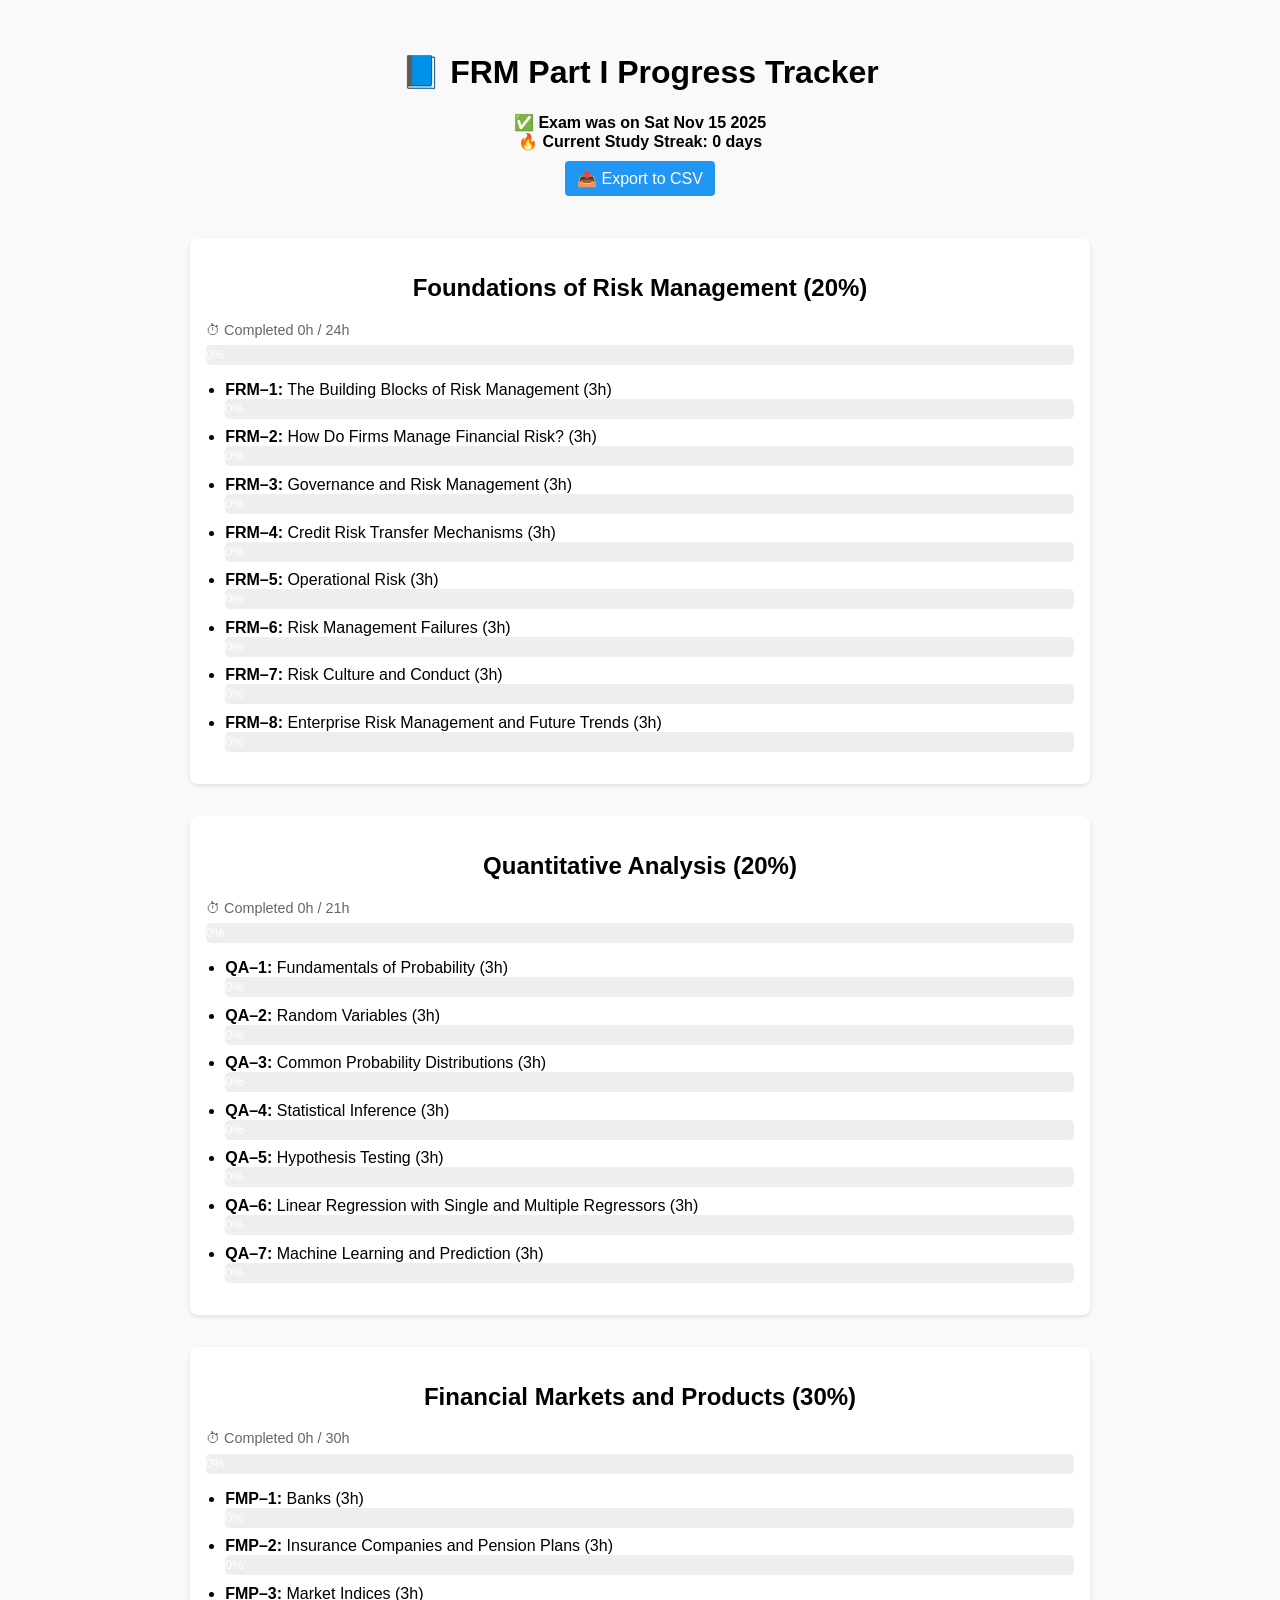
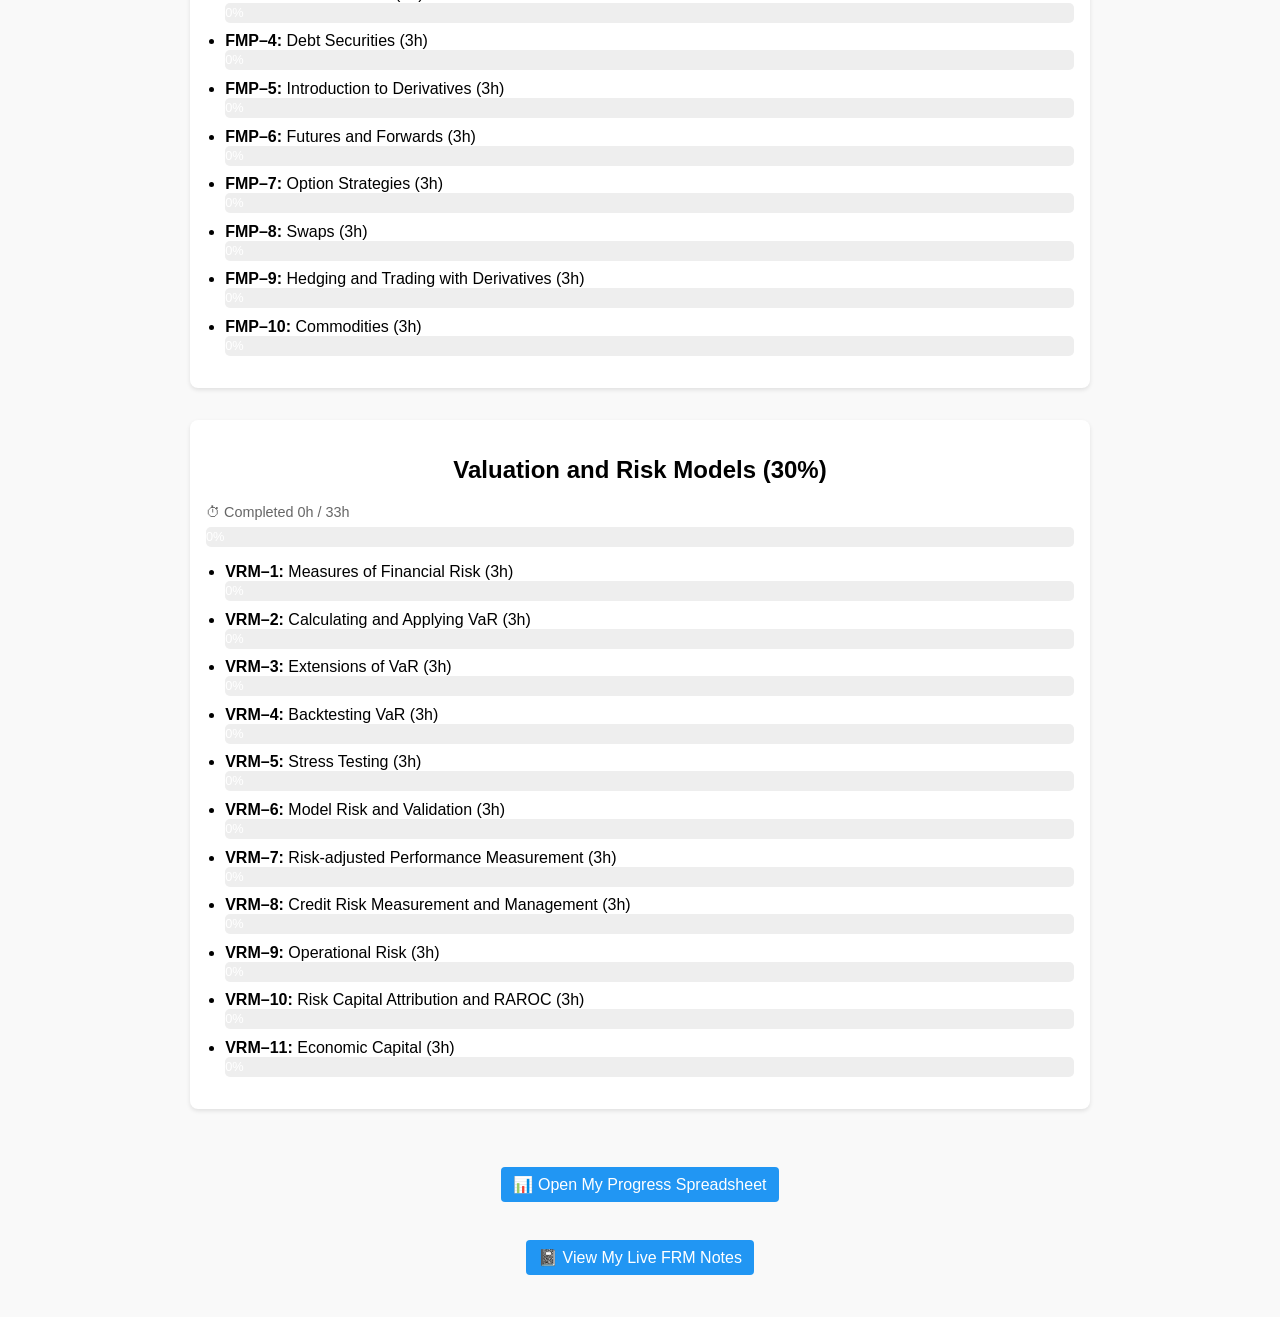
==== learning/frm_progress/index.html @ 59cbb8ab "Initial commit for FRM tracker" ====
<!DOCTYPE html>
<html lang="en">
<head>
  <meta charset="UTF-8">
  <title>FRM Part I Progress Tracker</title>
  <style>
    body {
      font-family: sans-serif;
      max-width: 900px;
      margin: auto;
      padding: 2em;
      background: #f9f9f9;
    }
    h1, h2 {
      text-align: center;
    }
    .book {
      margin-bottom: 2em;
      padding: 1em;
      background: white;
      border-radius: 8px;
      box-shadow: 0 2px 4px rgba(0,0,0,0.1);
    }
    .progress-container, .chapter-bar {
      background: #eee;
      border-radius: 5px;
      overflow: hidden;
      margin-bottom: 0.5em;
    }
    .progress-bar, .chapter-fill {
      height: 20px;
      background: #4caf50;
      color: white;
      text-align: center;
      line-height: 20px;
      font-size: 0.8em;
    }
    .meta {
      font-size: 0.9em;
      color: #666;
      margin-bottom: 0.5em;
    }
    ul {
      padding-left: 1.2em;
    }
    li {
      margin-bottom: 0.6em;
    }
    #top-section {
      text-align: center;
      margin-bottom: 2em;
    }
    button {
      margin: 10px auto;
      padding: 8px 12px;
      border: none;
      background-color: #2196f3;
      color: white;
      border-radius: 4px;
      cursor: pointer;
      font-size: 1em;
    }
    .notes-button {
      text-align: center;
      margin-top: 3em;
    }
  </style>
</head>
<body>
  <h1>📘 FRM Part I Progress Tracker</h1>
  <div id="top-section">
    <div id="countdown"></div>
    <div id="streak"></div>
    <button onclick="exportCSV()">📤 Export to CSV</button>
  </div>
  <div id="status">Loading...</div>

  <div class="notes-button">
    <a href="https://docs.google.com/spreadsheets/d/YOUR_SHEET_ID_HERE" target="_blank">
      <button>📊 Open My Progress Spreadsheet</button>
    </a>
    <br><br>
    <a href="https://www.notion.so/FRM-Part-1-1f6e58e589bb8005992ac8fcfded0296?pvs=4" target="_blank">
      <button>📓 View My Live FRM Notes</button>
    </a>
  </div>

  <script>
    async function loadProgress() {
      const res = await fetch("progress.json");
      const data = await res.json();
      const examDate = new Date(data.exam_date);
      showCountdown(examDate);
      const chapters = data.chapters;
      calculateStreak(chapters);
      const books = groupByBook(chapters);
      const weights = data.book_weights;

      let html = "";
      for (const book in books) {
        const bookChapters = books[book];
        const weight = weights[book] * 100;
        let total = 0, done = 0;

        bookChapters.forEach(ch => {
          total += ch.estimated_time_hr;
          if (ch.progress === 100) done += ch.estimated_time_hr;
        });

        const percent = total ? Math.round((done / total) * 100) : 0;

        html += `<div class="book">
          <h2>${book} (${weight}%)</h2>
          <div class="meta">⏱ Completed ${done}h / ${total}h</div>
          <div class="progress-container">
            <div class="progress-bar" style="width:${percent}%">${percent}%</div>
          </div>
          <ul>`;

        bookChapters.forEach(ch => {
          const percentDone = ch.progress;
          const dateStr = ch.date_read ? `📅 ${ch.date_read}` : "";
          const revStr = (ch.revisions || []).length > 0 ? `🔁 ${ch.revisions.join(', ')}` : "";
          html += `<li>
            <strong>${ch.chapter_code}:</strong> ${ch.title} (${ch.estimated_time_hr}h) ${dateStr} ${revStr}
            <div class="chapter-bar">
              <div class="chapter-fill" style="width:${percentDone}%; background:#2196f3">${percentDone}%</div>
            </div>
          </li>`;
        });

        html += "</ul></div>";
      }

      document.getElementById("status").innerHTML = html;
    }

    function showCountdown(examDate) {
      const today = new Date();
      const diff = Math.ceil((examDate - today) / (1000 * 60 * 60 * 24));
      const el = document.getElementById("countdown");
      el.innerHTML = diff >= 0
        ? `⏳ <strong>${diff} day${diff !== 1 ? "s" : ""} left until the FRM Part I exam (${examDate.toDateString()})</strong>`
        : `✅ <strong>Exam was on ${examDate.toDateString()}</strong>`;
    }

    function calculateStreak(chapters) {
      const set = new Set(chapters.map(ch => ch.date_read).filter(Boolean));
      let streak = 0, today = new Date();
      today.setHours(0, 0, 0, 0);
      while (set.has(today.toISOString().slice(0, 10))) {
        streak++;
        today.setDate(today.getDate() - 1);
      }
      document.getElementById("streak").innerHTML = `🔥 <strong>Current Study Streak: ${streak} day${streak !== 1 ? "s" : ""}</strong>`;
    }

    function groupByBook(chapters) {
      return chapters.reduce((acc, ch) => {
        if (!acc[ch.book]) acc[ch.book] = [];
        acc[ch.book].push(ch);
        return acc;
      }, {});
    }

    function exportCSV() {
      fetch("progress.json")
        .then(res => res.json())
        .then(data => {
          let csv = "Book,Chapter Code,Title,Done,Estimated Hours,Date Read,Revisions\\n";
          data.chapters.forEach(ch => {
            csv += `"${ch.book}","${ch.chapter_code}","${ch.title}",${ch.progress}%,${ch.estimated_time_hr},"${ch.date_read}","${(ch.revisions || []).join("; ")}"\\n`;
          });
          const blob = new Blob([csv], { type: "text/csv" });
          const url = URL.createObjectURL(blob);
          const a = document.createElement("a");
          a.href = url;
          a.download = "frm_progress.csv";
          a.click();
        });
    }

    loadProgress();
  </script>
</body>
</html>
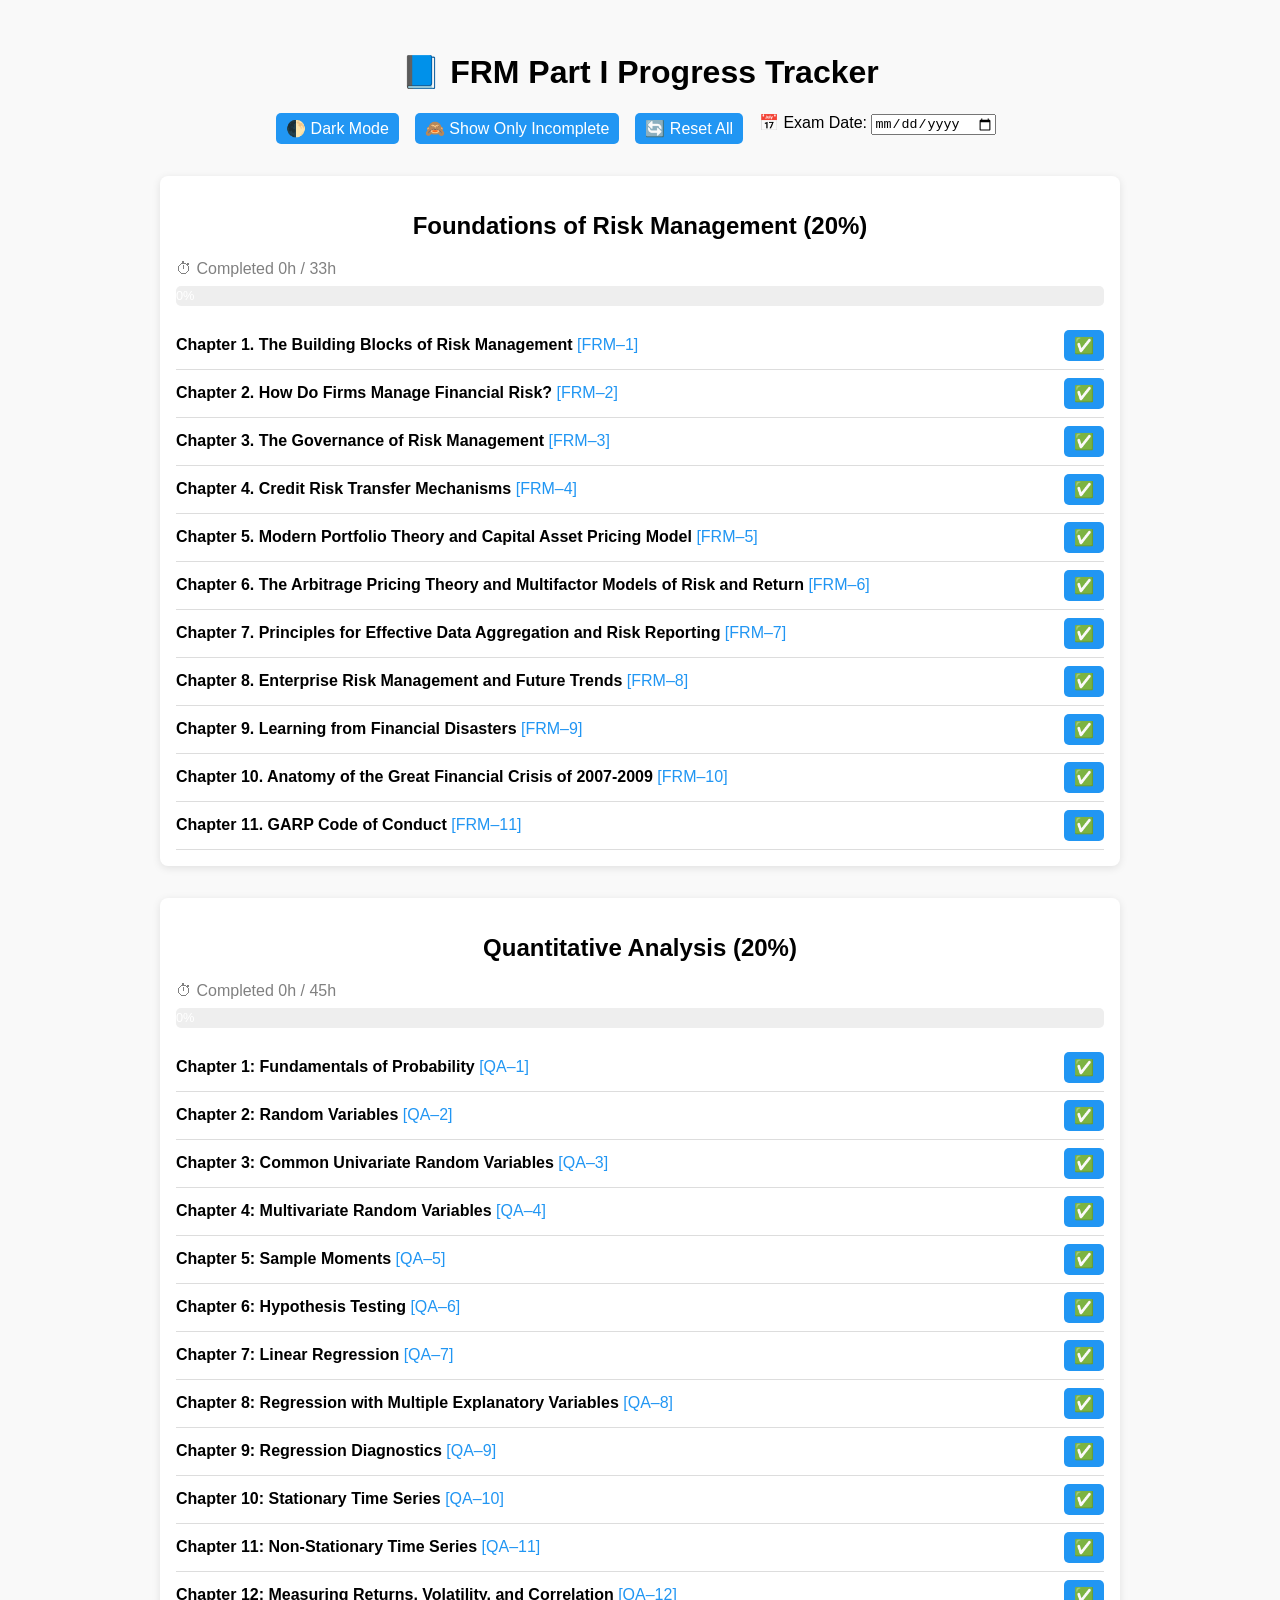
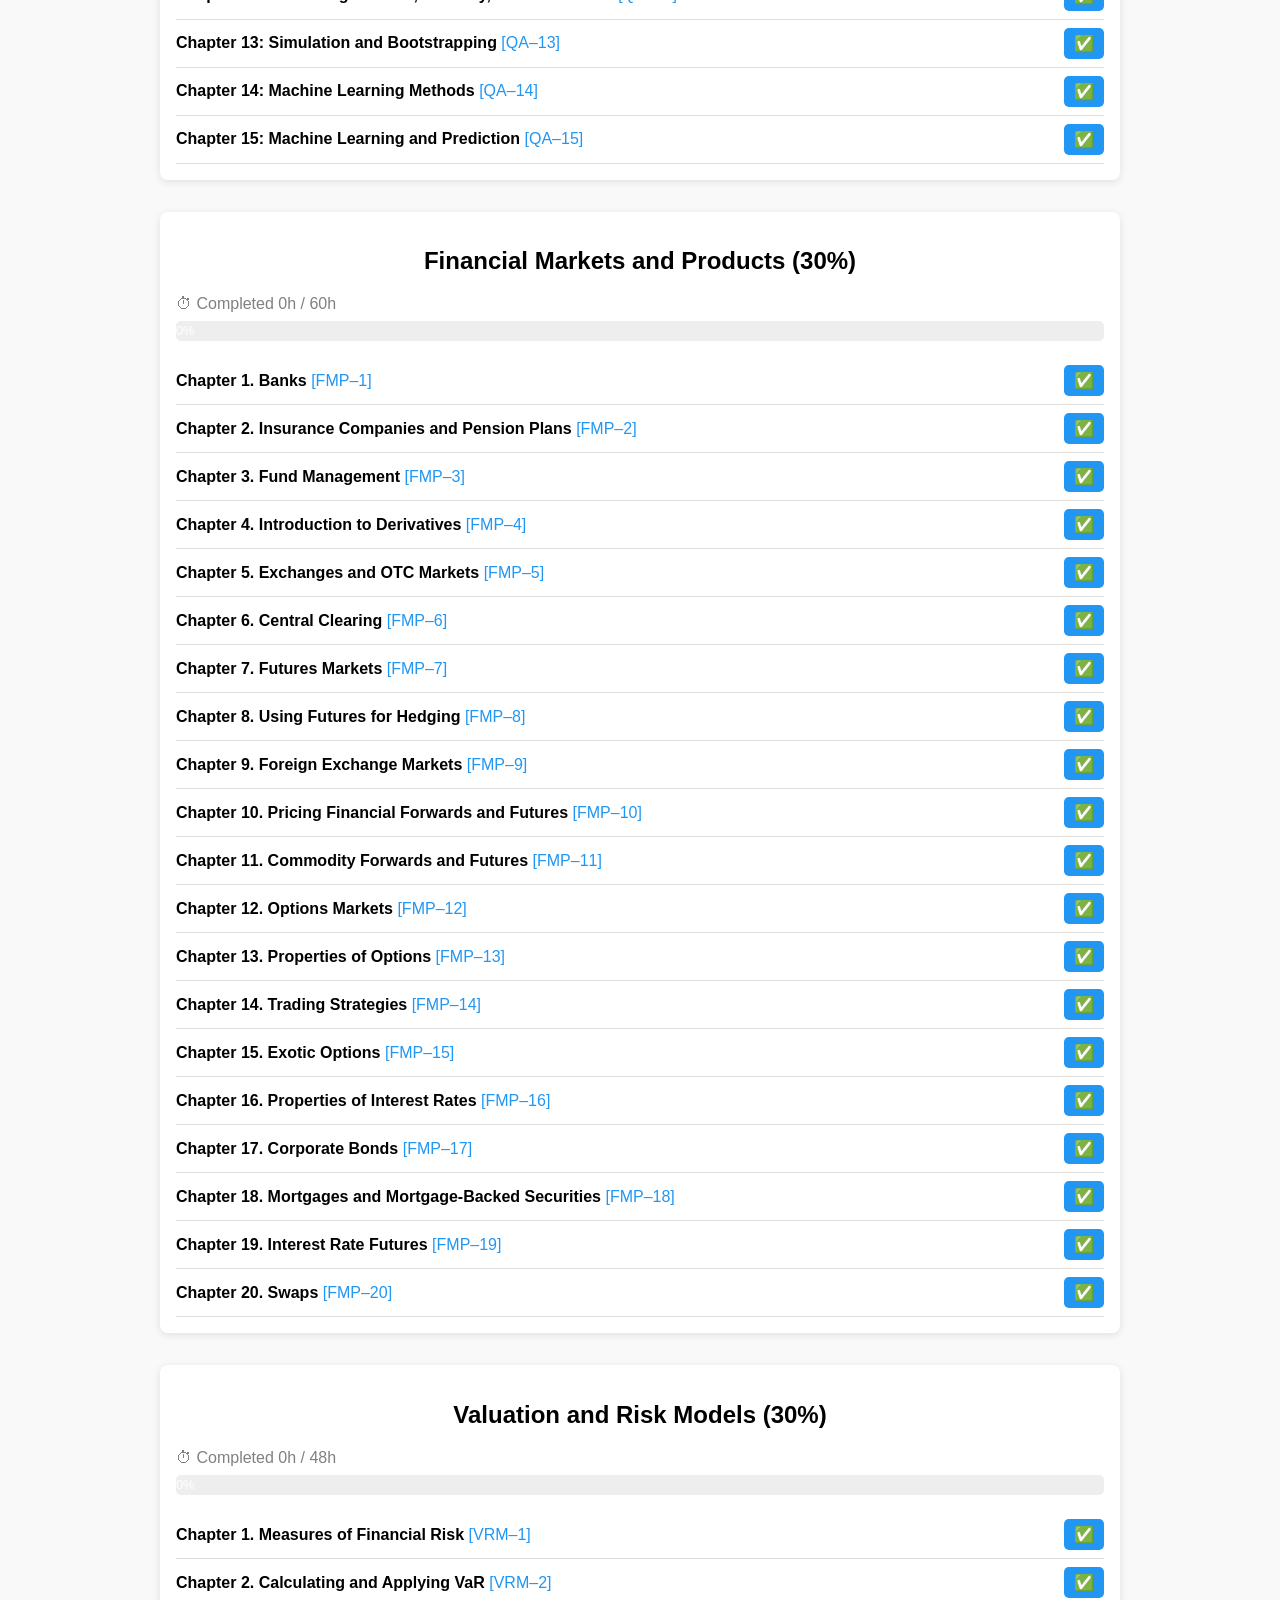
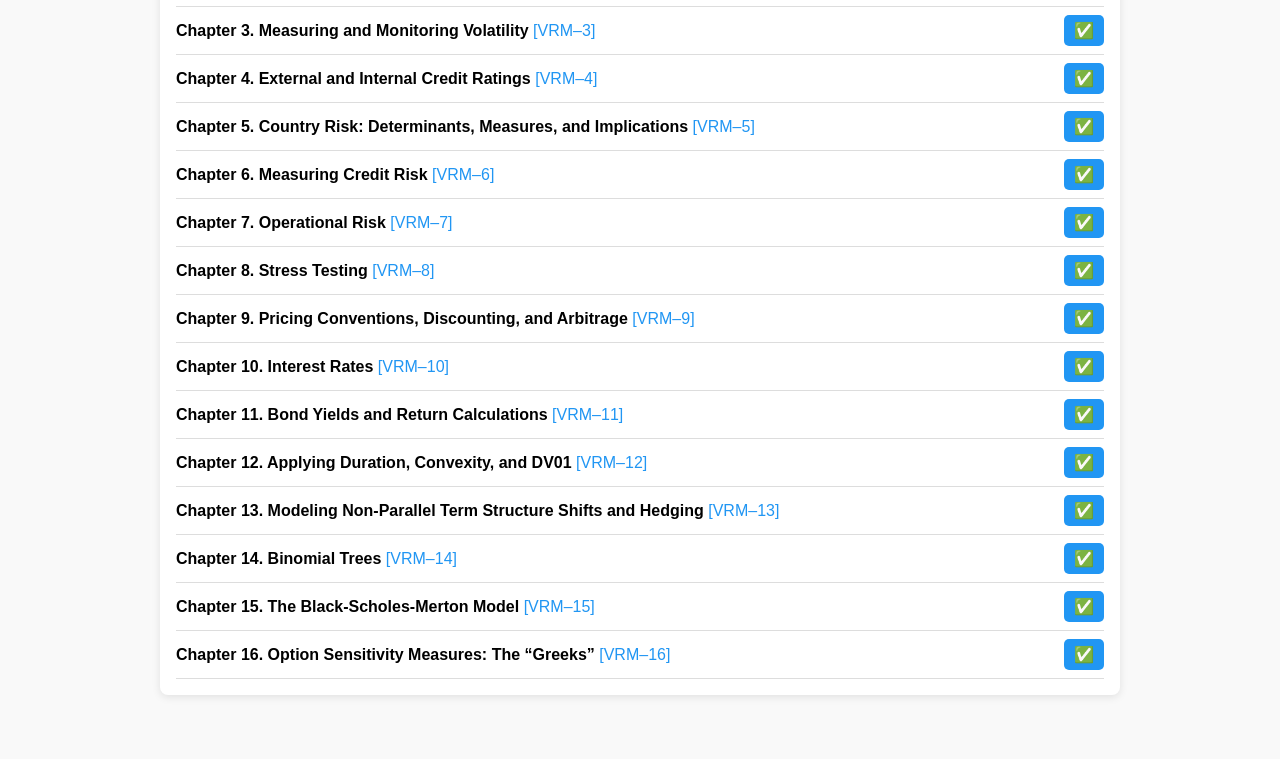
==== commit dbfcb435: "Final commit of FRM Part I Tracker" ====
--- a/learning/frm_progress/index.html
+++ b/learning/frm_progress/index.html
@@ -1,186 +1,246 @@
 <!DOCTYPE html>
 <html lang="en">
 <head>
-  <meta charset="UTF-8">
-  <title>FRM Part I Progress Tracker</title>
+  <meta charset="UTF-8" />
+  <meta name="viewport" content="width=device-width, initial-scale=1" />
+  <title>📘 FRM Part I Progress Tracker</title>
   <style>
+    :root {
+      --bg: #f9f9f9;
+      --text: #000;
+      --card: #fff;
+      --bar-bg: #eee;
+      --bar-fill: #4caf50;
+      --btn-bg: #2196f3;
+      --btn-hover: #1565c0;
+    }
+
+    body.dark {
+      --bg: #121212;
+      --text: #f0f0f0;
+      --card: #1e1e1e;
+      --bar-bg: #333;
+      --bar-fill: #81c784;
+      --btn-bg: #90caf9;
+      --btn-hover: #64b5f6;
+    }
+
     body {
       font-family: sans-serif;
-      max-width: 900px;
+      background: var(--bg);
+      color: var(--text);
+      max-width: 960px;
       margin: auto;
       padding: 2em;
-      background: #f9f9f9;
-    }
-    h1, h2 {
-      text-align: center;
-    }
+      transition: background 0.3s, color 0.3s;
+    }
+
+    h1, h2 { text-align: center; }
+
     .book {
+      background: var(--card);
       margin-bottom: 2em;
       padding: 1em;
-      background: white;
       border-radius: 8px;
-      box-shadow: 0 2px 4px rgba(0,0,0,0.1);
-    }
-    .progress-container, .chapter-bar {
-      background: #eee;
+      box-shadow: 0 2px 8px rgba(0, 0, 0, 0.1);
+    }
+
+    .meta {
+      color: gray;
+      margin-bottom: 0.5em;
+    }
+
+    .progress-container {
+      background: var(--bar-bg);
       border-radius: 5px;
       overflow: hidden;
-      margin-bottom: 0.5em;
-    }
-    .progress-bar, .chapter-fill {
+      margin-bottom: 1em;
+    }
+
+    .progress-bar {
       height: 20px;
-      background: #4caf50;
+      background: var(--bar-fill);
       color: white;
       text-align: center;
       line-height: 20px;
       font-size: 0.8em;
-    }
-    .meta {
-      font-size: 0.9em;
-      color: #666;
-      margin-bottom: 0.5em;
-    }
-    ul {
-      padding-left: 1.2em;
-    }
-    li {
-      margin-bottom: 0.6em;
-    }
-    #top-section {
-      text-align: center;
+      width: 0%;
+      transition: width 0.3s;
+    }
+
+    .chapter-row {
+      display: flex;
+      justify-content: space-between;
+      align-items: center;
+      padding: 0.5em 0;
+      border-bottom: 1px solid #ddd;
+    }
+
+    .chapter-row button,
+    .top-controls button {
+      background: var(--btn-bg);
+      color: white;
+      border: none;
+      border-radius: 5px;
+      padding: 6px 10px;
+      font-size: 1em;
+      cursor: pointer;
+      transition: background 0.3s;
+    }
+
+    .chapter-row button:hover,
+    .top-controls button:hover {
+      background: var(--btn-hover);
+    }
+
+    .top-controls {
+      display: flex;
+      justify-content: center;
+      gap: 1em;
+      flex-wrap: wrap;
       margin-bottom: 2em;
     }
-    button {
-      margin: 10px auto;
-      padding: 8px 12px;
-      border: none;
-      background-color: #2196f3;
-      color: white;
-      border-radius: 4px;
-      cursor: pointer;
-      font-size: 1em;
-    }
-    .notes-button {
-      text-align: center;
-      margin-top: 3em;
+
+    @media (max-width: 600px) {
+      .chapter-row {
+        flex-direction: column;
+        align-items: flex-start;
+        gap: 0.5em;
+      }
     }
   </style>
 </head>
 <body>
   <h1>📘 FRM Part I Progress Tracker</h1>
-  <div id="top-section">
-    <div id="countdown"></div>
-    <div id="streak"></div>
-    <button onclick="exportCSV()">📤 Export to CSV</button>
+  <div class="top-controls">
+    <button onclick="toggleDarkMode()">🌓 Dark Mode</button>
+    <button onclick="toggleShowAll()" id="toggle-show-btn">🙈 Show Only Incomplete</button>
+    <button onclick="resetAllChapters()">🔄 Reset All</button>
+    <label>
+      📅 Exam Date:
+      <input type="date" id="exam-date" onchange="showCountdown()" />
+      <span id="countdown" style="margin-left: 0.5em; font-weight: bold;"></span>
+    </label>
   </div>
-  <div id="status">Loading...</div>
-
-  <div class="notes-button">
-    <a href="https://docs.google.com/spreadsheets/d/YOUR_SHEET_ID_HERE" target="_blank">
-      <button>📊 Open My Progress Spreadsheet</button>
-    </a>
-    <br><br>
-    <a href="https://www.notion.so/FRM-Part-1-1f6e58e589bb8005992ac8fcfded0296?pvs=4" target="_blank">
-      <button>📓 View My Live FRM Notes</button>
-    </a>
-  </div>
-
-  <script>
-    async function loadProgress() {
-      const res = await fetch("progress.json");
-      const data = await res.json();
-      const examDate = new Date(data.exam_date);
-      showCountdown(examDate);
-      const chapters = data.chapters;
-      calculateStreak(chapters);
-      const books = groupByBook(chapters);
-      const weights = data.book_weights;
-
-      let html = "";
-      for (const book in books) {
-        const bookChapters = books[book];
-        const weight = weights[book] * 100;
-        let total = 0, done = 0;
-
-        bookChapters.forEach(ch => {
-          total += ch.estimated_time_hr;
-          if (ch.progress === 100) done += ch.estimated_time_hr;
-        });
-
-        const percent = total ? Math.round((done / total) * 100) : 0;
-
-        html += `<div class="book">
-          <h2>${book} (${weight}%)</h2>
-          <div class="meta">⏱ Completed ${done}h / ${total}h</div>
-          <div class="progress-container">
-            <div class="progress-bar" style="width:${percent}%">${percent}%</div>
-          </div>
-          <ul>`;
-
-        bookChapters.forEach(ch => {
-          const percentDone = ch.progress;
-          const dateStr = ch.date_read ? `📅 ${ch.date_read}` : "";
-          const revStr = (ch.revisions || []).length > 0 ? `🔁 ${ch.revisions.join(', ')}` : "";
-          html += `<li>
-            <strong>${ch.chapter_code}:</strong> ${ch.title} (${ch.estimated_time_hr}h) ${dateStr} ${revStr}
-            <div class="chapter-bar">
-              <div class="chapter-fill" style="width:${percentDone}%; background:#2196f3">${percentDone}%</div>
-            </div>
-          </li>`;
-        });
-
-        html += "</ul></div>";
-      }
-
-      document.getElementById("status").innerHTML = html;
-    }
-
-    function showCountdown(examDate) {
-      const today = new Date();
-      const diff = Math.ceil((examDate - today) / (1000 * 60 * 60 * 24));
-      const el = document.getElementById("countdown");
-      el.innerHTML = diff >= 0
-        ? `⏳ <strong>${diff} day${diff !== 1 ? "s" : ""} left until the FRM Part I exam (${examDate.toDateString()})</strong>`
-        : `✅ <strong>Exam was on ${examDate.toDateString()}</strong>`;
-    }
-
-    function calculateStreak(chapters) {
-      const set = new Set(chapters.map(ch => ch.date_read).filter(Boolean));
-      let streak = 0, today = new Date();
-      today.setHours(0, 0, 0, 0);
-      while (set.has(today.toISOString().slice(0, 10))) {
-        streak++;
-        today.setDate(today.getDate() - 1);
-      }
-      document.getElementById("streak").innerHTML = `🔥 <strong>Current Study Streak: ${streak} day${streak !== 1 ? "s" : ""}</strong>`;
-    }
-
-    function groupByBook(chapters) {
-      return chapters.reduce((acc, ch) => {
-        if (!acc[ch.book]) acc[ch.book] = [];
-        acc[ch.book].push(ch);
-        return acc;
-      }, {});
-    }
-
-    function exportCSV() {
-      fetch("progress.json")
-        .then(res => res.json())
-        .then(data => {
-          let csv = "Book,Chapter Code,Title,Done,Estimated Hours,Date Read,Revisions\\n";
-          data.chapters.forEach(ch => {
-            csv += `"${ch.book}","${ch.chapter_code}","${ch.title}",${ch.progress}%,${ch.estimated_time_hr},"${ch.date_read}","${(ch.revisions || []).join("; ")}"\\n`;
-          });
-          const blob = new Blob([csv], { type: "text/csv" });
-          const url = URL.createObjectURL(blob);
-          const a = document.createElement("a");
-          a.href = url;
-          a.download = "frm_progress.csv";
-          a.click();
-        });
-    }
-
-    loadProgress();
-  </script>
+  <div id="tracker"></div>
+
+<script>
+let showOnlyIncomplete = false;
+let fullData = null;
+let completedChapters = {};
+
+fetch("progress.json")
+  .then(res => res.json())
+  .then(data => {
+    fullData = data;
+    completedChapters = JSON.parse(localStorage.getItem("frmProgress") || '{}');
+    renderProgress();
+  })
+  .catch(err => console.error("Failed to load progress.json:", err));
+
+function toggleDarkMode() {
+  document.body.classList.toggle("dark");
+}
+
+function groupByBook(chapters) {
+  return chapters.reduce((acc, ch) => {
+    if (!acc[ch.book]) acc[ch.book] = [];
+    acc[ch.book].push(ch);
+    return acc;
+  }, {});
+}
+
+function renderProgress() {
+  const books = groupByBook(fullData.chapters);
+  const tracker = document.getElementById("tracker");
+  tracker.innerHTML = "";
+
+  for (const book in books) {
+    const bookId = book.replace(/\s+/g, "_");
+    const chapters = books[book];
+
+    const container = document.createElement("div");
+    container.className = "book";
+    container.id = `book-${bookId}`;
+
+    const title = document.createElement("h2");
+    title.textContent = `${book} (${fullData.book_weights[book] * 100}%)`;
+
+    const meta = document.createElement("div");
+    meta.className = "meta";
+    meta.id = `meta-${bookId}`;
+
+    const progressContainer = document.createElement("div");
+    progressContainer.className = "progress-container";
+    const progressBar = document.createElement("div");
+    progressBar.className = "progress-bar";
+    progressBar.id = `bar-${bookId}`;
+    progressContainer.appendChild(progressBar);
+
+    container.appendChild(title);
+    container.appendChild(meta);
+    container.appendChild(progressContainer);
+
+    let done = 0;
+    chapters.forEach((ch, i) => {
+      const id = `${ch.chapter_code.replace(/[^a-zA-Z0-9]/g, "")}_${i}`;
+      const isDone = completedChapters[id] === 1;
+      if (isDone) done++;
+
+      if (showOnlyIncomplete && isDone) return;
+
+      const row = document.createElement("div");
+      row.className = "chapter-row";
+      row.id = `row-${id}`;
+
+      const label = document.createElement("span");
+      label.innerHTML = `<strong>${ch.title}</strong> <span style='color:#2196f3'>[${ch.chapter_code}]</span>`;
+
+      const btn = document.createElement("button");
+      btn.innerHTML = "✅";
+      btn.onclick = () => markComplete(bookId, id);
+
+      row.appendChild(label);
+      row.appendChild(btn);
+      container.appendChild(row);
+    });
+
+    const percent = Math.round((done / chapters.length) * 100);
+    progressBar.style.width = percent + "%";
+    progressBar.textContent = percent + "%";
+    meta.textContent = `⏱ Completed ${done * 3}h / ${chapters.length * 3}h`;
+
+    tracker.appendChild(container);
+  }
+}
+
+function markComplete(bookId, id) {
+  completedChapters[id] = 1;
+  localStorage.setItem("frmProgress", JSON.stringify(completedChapters));
+  renderProgress();
+}
+
+function resetAllChapters() {
+  localStorage.removeItem("frmProgress");
+  completedChapters = {};
+  renderProgress();
+}
+
+function toggleShowAll() {
+  showOnlyIncomplete = !showOnlyIncomplete;
+  document.getElementById("toggle-show-btn").textContent = showOnlyIncomplete ? "👀 Show All" : "🙈 Show Only Incomplete";
+  renderProgress();
+}
+
+function showCountdown() {
+  const input = document.getElementById("exam-date");
+  const countdown = document.getElementById("countdown");
+  if (!input || !input.value) return;
+  const examDate = new Date(input.value);
+  const today = new Date();
+  const diff = Math.ceil((examDate - today) / (1000 * 60 * 60 * 24));
+  countdown.textContent = diff >= 0 ? `(${diff} day${diff !== 1 ? "s" : ""} left)` : `(exam was on ${examDate.toDateString()})`;
+}
+</script>
 </body>
-</html>
+</html>
